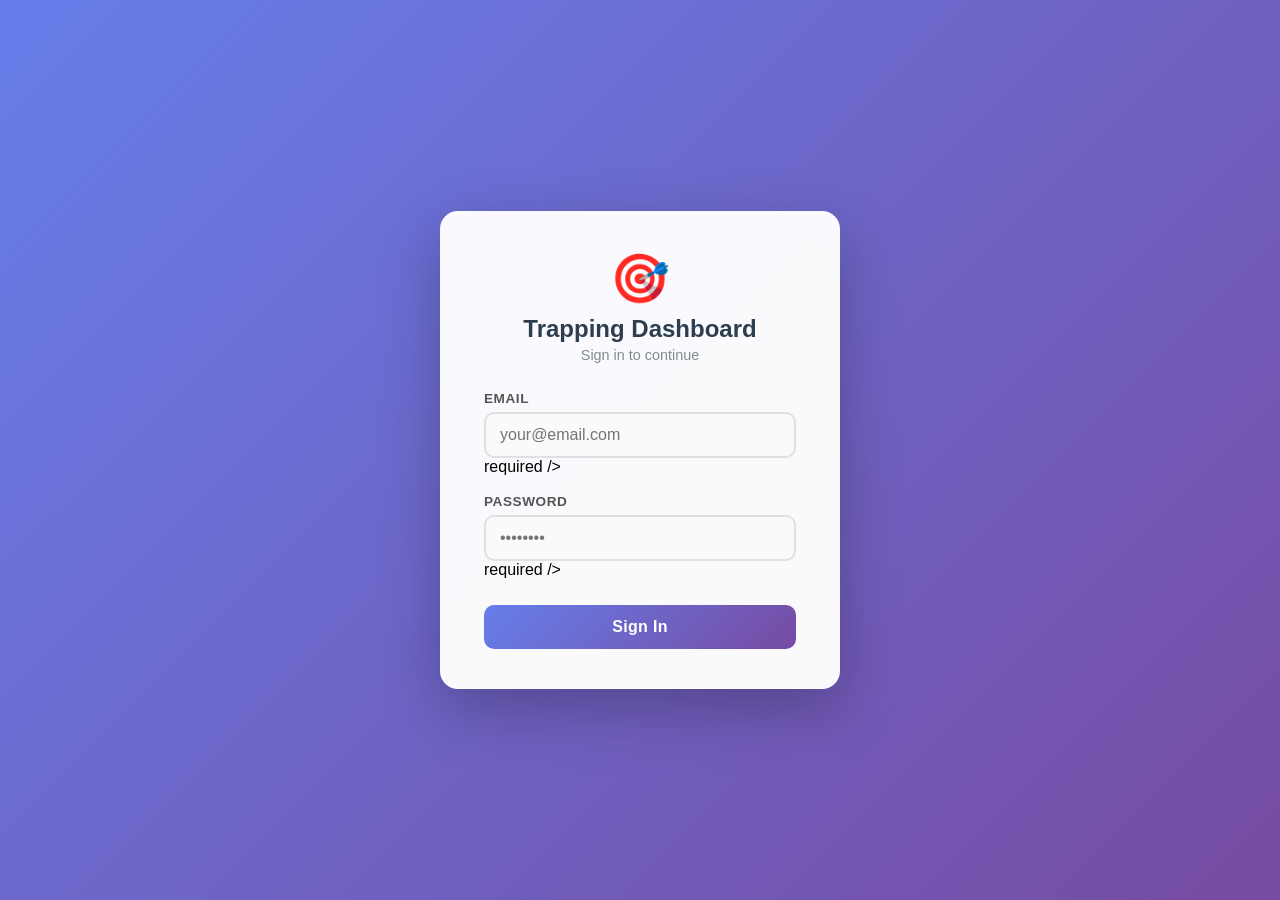
==== login.html @ 3d9ce916 "Add email/password authentication via Cloudflare Pages middleware - functions/_middleware.js: interc" ====
<!DOCTYPE html>
<!-- ============================================================
     login.html — The Sign-In Page
     ============================================================
     This is the first page a user sees if they aren't already
     logged in. The middleware (_middleware.js) redirects anyone
     without a valid session to this page.

     The page displays a simple, centred login card with:
       - The dashboard logo and title
       - An email input field
       - A password input field
       - A "Sign In" button
       - An error message area (hidden until there's an error)

     When the user clicks "Sign In", a small JavaScript block
     at the bottom of this page sends the credentials to the
     /api/login endpoint (login.js). If the server says "OK",
     the browser navigates to the dashboard. If not, an error
     message appears on the card.

     The ?next= query parameter: if the middleware redirected the
     user here from another page (e.g. they tried to visit /),
     the original path is passed as ?next=/. After a successful
     login, the script redirects to that path so the user ends
     up exactly where they intended to go.
     ============================================================ -->
<html lang="en">
<head>
  <!-- Standard character encoding declaration. UTF-8 supports
       all languages and special characters. Always include this. -->
  <meta charset="UTF-8" />

  <!-- Makes the page look correct on mobile devices by setting the
       viewport width to the device width and default zoom to 1x. -->
  <meta name="viewport" content="width=device-width, initial-scale=1.0"/>

  <title>Sign In — Phil's Traps Dashboard</title>

  <!-- A tiny SVG favicon (the icon shown in the browser tab).
       Instead of a separate .ico file, this uses a data: URL with
       an inline SVG that just displays the target emoji. -->
  <link rel="icon" href="data:image/svg+xml,<svg xmlns='http://www.w3.org/2000/svg' viewBox='0 0 100 100'><text y='.9em' font-size='90'>🎯</text></svg>">

  <!-- ============================================================
       Embedded CSS — styles for the login page only.
       We put the CSS here (rather than in styles.css) because this
       page is intentionally minimal and self-contained. Having the
       styles inline means one fewer network request to load.
       ============================================================ -->
  <style>
    /* Reset box model: every element's width/height includes its
       padding and border (not just the content). This prevents
       elements from accidentally overflowing their containers. */
    *, *::before, *::after { box-sizing: border-box; margin: 0; padding: 0; }

    /* The body takes up the full screen height and uses flexbox
       to centre the login card both horizontally and vertically.
       The purple-to-violet gradient background matches the main
       dashboard for a consistent look. */
    body {
      font-family: 'Segoe UI', Tahoma, Geneva, Verdana, sans-serif;
      background: linear-gradient(135deg, #667eea 0%, #764ba2 100%);
      min-height: 100vh;    /* Fill the whole screen vertically */
      display: flex;
      align-items: center;      /* Centre vertically */
      justify-content: center;  /* Centre horizontally */
      padding: 20px;            /* Small gap on very small screens */
    }

    /* The white card that contains the login form. max-width 400px
       keeps it from being too wide on large screens. The semi-transparent
       background and backdrop-filter give a frosted-glass effect. */
    .login-card {
      background: rgba(255, 255, 255, 0.97);
      border-radius: 18px;
      padding: 40px 44px;
      width: 100%;
      max-width: 400px;
      box-shadow: 0 20px 60px rgba(0, 0, 0, 0.25);  /* Deep shadow for depth */
      backdrop-filter: blur(10px);  /* Blurs the gradient behind the card */
    }

    /* The logo area at the top of the card — emoji icon + title + subtitle */
    .logo {
      text-align: center;
      margin-bottom: 28px;
    }

    /* The large emoji icon displayed above the title */
    .logo-icon {
      font-size: 3rem;
      display: block;      /* Makes the span take its own line */
      margin-bottom: 8px;
    }

    /* The main heading inside the logo area */
    .logo h1 {
      font-size: 1.5rem;
      color: #2c3e50;
      font-weight: 700;
      margin-bottom: 4px;
    }

    /* The smaller subtitle text below the heading */
    .logo p {
      color: #7f8c8d;  /* Grey — visually less important */
      font-size: 0.9rem;
    }

    /* Each label + input pair is wrapped in a .form-group for consistent spacing */
    .form-group {
      margin-bottom: 18px;
    }

    /* The text labels above each input field (EMAIL, PASSWORD) */
    label {
      display: block;           /* Takes its own line above the input */
      font-size: 0.85rem;
      font-weight: 600;
      color: #555;
      margin-bottom: 6px;
      text-transform: uppercase;   /* Makes labels all-caps */
      letter-spacing: 0.04em;      /* Slight spacing between letters for readability */
    }

    /* The text input fields for email and password */
    input {
      width: 100%;              /* Fill the full card width */
      padding: 12px 14px;
      border: 2px solid #e0e0e0;
      border-radius: 10px;
      font-size: 1rem;
      font-family: inherit;     /* Use the same font as the rest of the page */
      color: #2c3e50;
      transition: border-color 0.2s, box-shadow 0.2s;  /* Smooth focus animation */
      background: #fafafa;      /* Very light grey background */
    }

    /* When the user clicks into an input field, highlight it with
       a blue border and a soft glow ring to show it is active */
    input:focus {
      outline: none;            /* Remove default browser outline */
      border-color: #667eea;    /* Purple highlight matching the page background */
      box-shadow: 0 0 0 3px rgba(102, 126, 234, 0.15);  /* Soft glow around the field */
      background: #fff;         /* Switch to pure white when focused */
    }

    /* The main "Sign In" submit button — takes the full card width */
    .btn-login {
      width: 100%;
      padding: 13px;
      background: linear-gradient(135deg, #667eea 0%, #764ba2 100%);  /* Matches page bg */
      color: #fff;
      border: none;
      border-radius: 10px;
      font-size: 1rem;
      font-weight: 700;
      font-family: inherit;
      cursor: pointer;
      margin-top: 8px;
      transition: opacity 0.2s, transform 0.1s;
      letter-spacing: 0.02em;
    }

    /* Slight transparency on hover — gives a pressed/clickable feel */
    .btn-login:hover  { opacity: 0.92; }

    /* Slightly shrinks the button while it's being clicked */
    .btn-login:active { transform: scale(0.98); }

    /* When the button is disabled (while sign-in is in progress),
       make it look greyed out and prevent clicking */
    .btn-login:disabled {
      opacity: 0.6;
      cursor: not-allowed;
      transform: none;  /* Don't animate a disabled button */
    }

    /* The error message box that appears below the button when login fails.
       It is hidden by default using display: none. */
    .error-msg {
      display: none;        /* Hidden until .visible class is added by JavaScript */
      margin-top: 16px;
      padding: 11px 14px;
      background: #fdecea;  /* Light red background */
      border: 1px solid #f5c6c2;
      border-radius: 8px;
      color: #c0392b;       /* Dark red text */
      font-size: 0.9rem;
      text-align: center;
    }

    /* JavaScript adds this class to make the error visible */
    .error-msg.visible { display: block; }
  </style>
</head>
<body>
  <!-- ============================================================
       The login card — the only visible element on the page.
       It is centred by the flexbox styles on <body>.
       ============================================================ -->
  <div class="login-card">

    <!-- Logo area: emoji icon, title, and subtitle -->
    <div class="logo">
      <span class="logo-icon">🎯</span>
      <h1>Trapping Dashboard</h1>
      <p>Sign in to continue</p>
    </div>

    <!-- The login form.
         novalidate disables the browser's built-in HTML5 validation
         so our JavaScript can handle validation and show nicer
         error messages instead. -->
    <form id="loginForm" novalidate>

      <!-- Email input group -->
      <div class="form-group">
        <label for="email">Email</label>
        <input
          type="email"
          id="email"
          name="email"
          placeholder="your@email.com"
          autocomplete="email"   <!-- Lets the browser auto-fill saved email addresses -->
          required
        />
      </div>

      <!-- Password input group.
           type="password" makes the browser display dots instead of
           the actual characters the user types. -->
      <div class="form-group">
        <label for="password">Password</label>
        <input
          type="password"
          id="password"
          name="password"
          placeholder="••••••••"
          autocomplete="current-password"  <!-- Lets the browser auto-fill saved passwords -->
          required
        />
      </div>

      <!-- The submit button. JavaScript disables it and changes its
           text to "Signing in…" while the login request is in flight,
           to prevent double-submissions. -->
      <button type="submit" class="btn-login" id="submitBtn">Sign In</button>

      <!-- Error message area. Hidden by default. JavaScript shows it
           by adding the "visible" class when login fails. -->
      <div class="error-msg" id="errorMsg"></div>
    </form>
  </div>

  <!-- ============================================================
       Login Form JavaScript
       This script runs in the browser and handles the form submit
       event. It sends the credentials to the server using fetch()
       (a modern browser API for making HTTP requests without
       reloading the page), then reacts to the server's response.
       ============================================================ -->
  <script>
    // -- Subsection: Get references to DOM elements --
    // We store references to the form, button, and error div so we
    // can interact with them throughout the script without searching
    // the DOM repeatedly.
    const form      = document.getElementById('loginForm');
    const submitBtn = document.getElementById('submitBtn');
    const errorMsg  = document.getElementById('errorMsg');

    // -- Subsection: Read the ?next= redirect destination --
    // If the middleware redirected the user here from another page,
    // it added ?next=/that/page to the URL. We read it so we can
    // send the user back there after a successful login.
    // If there's no ?next= parameter, default to '/' (the homepage/dashboard).
    const params   = new URLSearchParams(window.location.search);
    const nextPath = params.get('next') || '/';

    // -- Subsection: Error display helper functions --

    // showError puts a message into the error box and makes it visible.
    function showError(msg) {
      errorMsg.textContent = msg;          // Set the text content of the error div
      errorMsg.classList.add('visible');   // Add the CSS class that makes it display: block
    }

    // clearError hides the error box (removes the 'visible' class).
    function clearError() {
      errorMsg.classList.remove('visible');
    }

    // -- Subsection: Form submit handler --
    // We listen for the 'submit' event on the form. This fires when
    // the user clicks "Sign In" or presses Enter in an input field.
    form.addEventListener('submit', async (e) => {
      // e.preventDefault() stops the browser from doing its default
      // behaviour (which would reload the page). We handle the
      // submission ourselves using fetch() below.
      e.preventDefault();
      clearError();  // Hide any previous error message

      // Read the current values from the input fields.
      const email    = document.getElementById('email').value.trim();
      const password = document.getElementById('password').value;
      // .trim() removes accidental leading/trailing spaces from the email.
      // We intentionally do NOT trim the password in case spaces are intentional.

      // Basic client-side validation — make sure both fields are filled in.
      if (!email || !password) {
        showError('Please enter your email and password.');
        return; // Stop here — don't send the request
      }

      // -- Disable the button to prevent double-submissions --
      // While we wait for the server to respond, we don't want the
      // user to click "Sign In" again and send duplicate requests.
      submitBtn.disabled    = true;
      submitBtn.textContent = 'Signing in…';

      try {
        // -- Send the credentials to /api/login --
        // fetch() makes an HTTP request and returns a Promise — a value
        // that will resolve in the future. The 'await' keyword pauses
        // execution here until the response arrives.
        const res = await fetch('/api/login', {
          method:  'POST',                             // Use POST (not GET) to send data
          headers: { 'Content-Type': 'application/json' },  // Tell the server it's JSON
          body:    JSON.stringify({ email, password }), // Convert the object to a JSON string
        });

        // Parse the response body as JSON. The server sends
        // { ok: true } on success or { error: "message" } on failure.
        const data = await res.json();

        if (res.ok && data.ok) {
          // -- Success — navigate to the originally requested page --
          // The server has already set the session cookie. Now we
          // just redirect the browser. nextPath was read from ?next= above.
          window.location.href = nextPath;
        } else {
          // -- Login failed — show the error and re-enable the button --
          showError(data.error || 'Sign in failed. Please try again.');
          submitBtn.disabled    = false;
          submitBtn.textContent = 'Sign In';
        }
      } catch {
        // -- Network error (e.g. no internet connection) --
        // The fetch() call itself failed — we never even reached the server.
        showError('Network error. Please check your connection and try again.');
        submitBtn.disabled    = false;
        submitBtn.textContent = 'Sign In';
      }
    });
  </script>
</body>
</html>
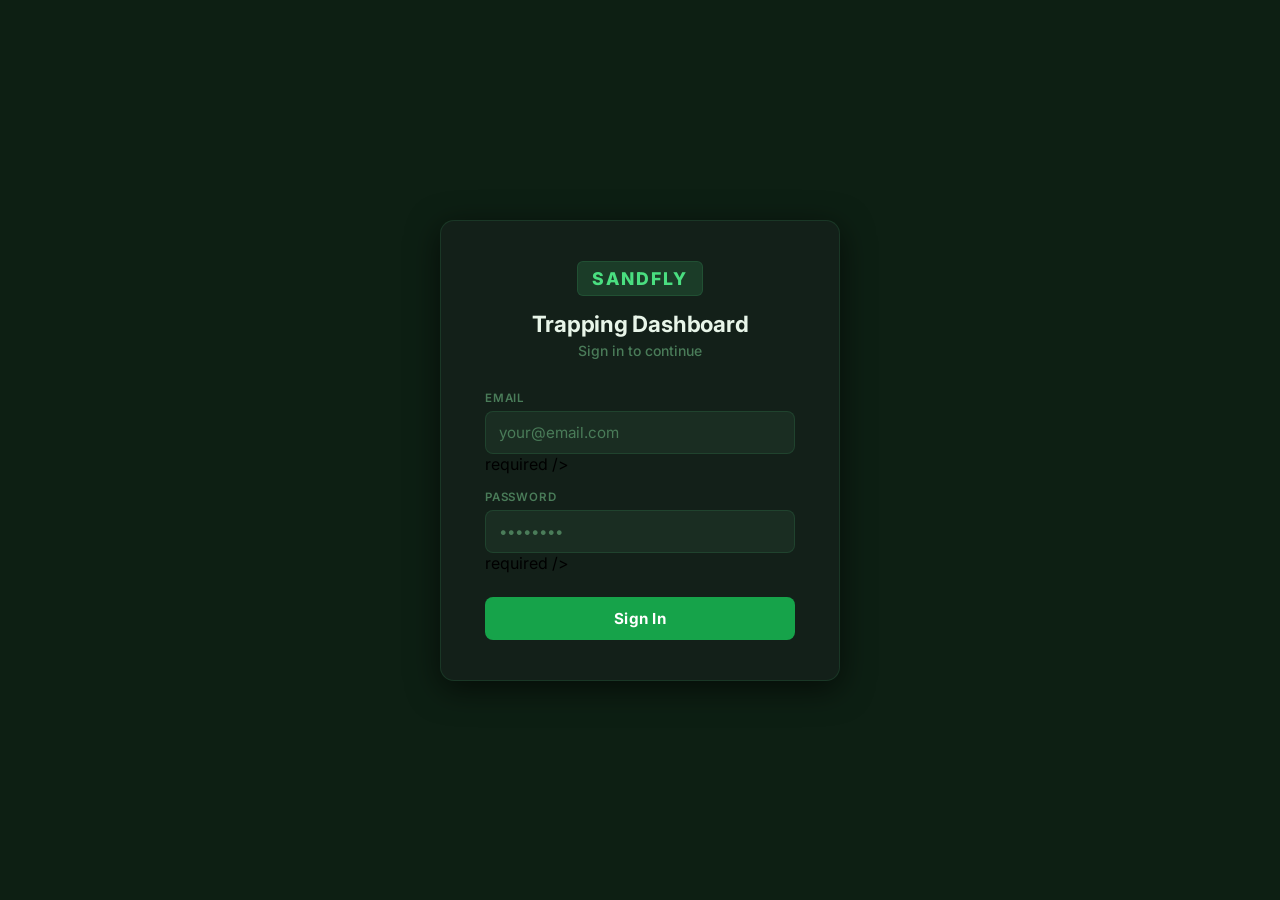
==== commit 637efb87: "Visual redesign: Dark Canopy theme + CSP Google Fonts fix - Full CSS rewrite: dark forest green pale" ====
--- a/login.html
+++ b/login.html
@@ -42,156 +42,157 @@
        an inline SVG that just displays the target emoji. -->
   <link rel="icon" href="data:image/svg+xml,<svg xmlns='http://www.w3.org/2000/svg' viewBox='0 0 100 100'><text y='.9em' font-size='90'>🎯</text></svg>">
 
-  <!-- ============================================================
-       Embedded CSS — styles for the login page only.
-       We put the CSS here (rather than in styles.css) because this
-       page is intentionally minimal and self-contained. Having the
-       styles inline means one fewer network request to load.
-       ============================================================ -->
+  <!-- Google Fonts: Inter -->
+  <link rel="preconnect" href="https://fonts.googleapis.com">
+  <link rel="preconnect" href="https://fonts.gstatic.com" crossorigin>
+  <link href="https://fonts.googleapis.com/css2?family=Inter:wght@400;500;600;700;800&display=swap" rel="stylesheet">
+
   <style>
-    /* Reset box model: every element's width/height includes its
-       padding and border (not just the content). This prevents
-       elements from accidentally overflowing their containers. */
     *, *::before, *::after { box-sizing: border-box; margin: 0; padding: 0; }
 
-    /* The body takes up the full screen height and uses flexbox
-       to centre the login card both horizontally and vertically.
-       The purple-to-violet gradient background matches the main
-       dashboard for a consistent look. */
+    :root {
+      --bg:           #0d1f13;
+      --surface:      #132019;
+      --surface-2:    #1a2d22;
+      --border:       rgba(74, 222, 128, 0.12);
+      --border-hover: rgba(74, 222, 128, 0.28);
+      --accent:       #4ade80;
+      --accent-dim:   #16a34a;
+      --accent-glow:  rgba(74, 222, 128, 0.15);
+      --text-primary:   #e8f5e9;
+      --text-secondary: #81c784;
+      --text-muted:     #4a7c59;
+      --danger:  #f87171;
+      --shadow-lg: 0 8px 32px rgba(0,0,0,0.6);
+    }
+
     body {
-      font-family: 'Segoe UI', Tahoma, Geneva, Verdana, sans-serif;
-      background: linear-gradient(135deg, #667eea 0%, #764ba2 100%);
-      min-height: 100vh;    /* Fill the whole screen vertically */
+      font-family: 'Inter', system-ui, sans-serif;
+      background: var(--bg);
+      min-height: 100vh;
       display: flex;
-      align-items: center;      /* Centre vertically */
-      justify-content: center;  /* Centre horizontally */
-      padding: 20px;            /* Small gap on very small screens */
-    }
-
-    /* The white card that contains the login form. max-width 400px
-       keeps it from being too wide on large screens. The semi-transparent
-       background and backdrop-filter give a frosted-glass effect. */
+      align-items: center;
+      justify-content: center;
+      padding: 20px;
+      -webkit-font-smoothing: antialiased;
+    }
+
     .login-card {
-      background: rgba(255, 255, 255, 0.97);
-      border-radius: 18px;
+      background: var(--surface);
+      border: 1px solid var(--border);
+      border-radius: 14px;
       padding: 40px 44px;
       width: 100%;
       max-width: 400px;
-      box-shadow: 0 20px 60px rgba(0, 0, 0, 0.25);  /* Deep shadow for depth */
-      backdrop-filter: blur(10px);  /* Blurs the gradient behind the card */
-    }
-
-    /* The logo area at the top of the card — emoji icon + title + subtitle */
+      box-shadow: var(--shadow-lg);
+    }
+
     .logo {
       text-align: center;
-      margin-bottom: 28px;
-    }
-
-    /* The large emoji icon displayed above the title */
-    .logo-icon {
-      font-size: 3rem;
-      display: block;      /* Makes the span take its own line */
-      margin-bottom: 8px;
-    }
-
-    /* The main heading inside the logo area */
+      margin-bottom: 32px;
+    }
+
+    .logo-wordmark {
+      display: inline-block;
+      font-size: 1.1rem;
+      font-weight: 800;
+      letter-spacing: 0.12em;
+      text-transform: uppercase;
+      color: var(--accent);
+      background: var(--accent-glow);
+      border: 1px solid var(--border);
+      padding: 6px 14px;
+      border-radius: 6px;
+      margin-bottom: 14px;
+    }
+
     .logo h1 {
-      font-size: 1.5rem;
-      color: #2c3e50;
+      font-size: 1.4rem;
+      color: var(--text-primary);
       font-weight: 700;
-      margin-bottom: 4px;
-    }
-
-    /* The smaller subtitle text below the heading */
+      margin-bottom: 5px;
+      letter-spacing: -0.01em;
+    }
+
     .logo p {
-      color: #7f8c8d;  /* Grey — visually less important */
-      font-size: 0.9rem;
-    }
-
-    /* Each label + input pair is wrapped in a .form-group for consistent spacing */
+      color: var(--text-muted);
+      font-size: 0.875rem;
+      font-weight: 500;
+    }
+
     .form-group {
-      margin-bottom: 18px;
-    }
-
-    /* The text labels above each input field (EMAIL, PASSWORD) */
+      margin-bottom: 16px;
+    }
+
     label {
-      display: block;           /* Takes its own line above the input */
-      font-size: 0.85rem;
+      display: block;
+      font-size: 0.72rem;
       font-weight: 600;
-      color: #555;
+      color: var(--text-muted);
       margin-bottom: 6px;
-      text-transform: uppercase;   /* Makes labels all-caps */
-      letter-spacing: 0.04em;      /* Slight spacing between letters for readability */
-    }
-
-    /* The text input fields for email and password */
+      text-transform: uppercase;
+      letter-spacing: 0.07em;
+    }
+
     input {
-      width: 100%;              /* Fill the full card width */
-      padding: 12px 14px;
-      border: 2px solid #e0e0e0;
-      border-radius: 10px;
-      font-size: 1rem;
-      font-family: inherit;     /* Use the same font as the rest of the page */
-      color: #2c3e50;
-      transition: border-color 0.2s, box-shadow 0.2s;  /* Smooth focus animation */
-      background: #fafafa;      /* Very light grey background */
-    }
-
-    /* When the user clicks into an input field, highlight it with
-       a blue border and a soft glow ring to show it is active */
+      width: 100%;
+      padding: 11px 13px;
+      border: 1px solid var(--border);
+      border-radius: 8px;
+      font-size: 0.95rem;
+      font-family: inherit;
+      color: var(--text-primary);
+      background: var(--surface-2);
+      transition: border-color 0.15s, box-shadow 0.15s;
+    }
+
+    input::placeholder {
+      color: var(--text-muted);
+    }
+
     input:focus {
-      outline: none;            /* Remove default browser outline */
-      border-color: #667eea;    /* Purple highlight matching the page background */
-      box-shadow: 0 0 0 3px rgba(102, 126, 234, 0.15);  /* Soft glow around the field */
-      background: #fff;         /* Switch to pure white when focused */
-    }
-
-    /* The main "Sign In" submit button — takes the full card width */
+      outline: none;
+      border-color: var(--accent);
+      box-shadow: 0 0 0 3px var(--accent-glow);
+    }
+
     .btn-login {
       width: 100%;
-      padding: 13px;
-      background: linear-gradient(135deg, #667eea 0%, #764ba2 100%);  /* Matches page bg */
+      padding: 12px;
+      background: var(--accent-dim);
       color: #fff;
       border: none;
-      border-radius: 10px;
-      font-size: 1rem;
+      border-radius: 8px;
+      font-size: 0.95rem;
       font-weight: 700;
       font-family: inherit;
       cursor: pointer;
       margin-top: 8px;
-      transition: opacity 0.2s, transform 0.1s;
       letter-spacing: 0.02em;
-    }
-
-    /* Slight transparency on hover — gives a pressed/clickable feel */
-    .btn-login:hover  { opacity: 0.92; }
-
-    /* Slightly shrinks the button while it's being clicked */
+      transition: background 0.15s, transform 0.1s;
+    }
+
+    .btn-login:hover  { background: #15803d; }
     .btn-login:active { transform: scale(0.98); }
 
-    /* When the button is disabled (while sign-in is in progress),
-       make it look greyed out and prevent clicking */
     .btn-login:disabled {
-      opacity: 0.6;
+      opacity: 0.5;
       cursor: not-allowed;
-      transform: none;  /* Don't animate a disabled button */
-    }
-
-    /* The error message box that appears below the button when login fails.
-       It is hidden by default using display: none. */
+      transform: none;
+    }
+
     .error-msg {
-      display: none;        /* Hidden until .visible class is added by JavaScript */
-      margin-top: 16px;
-      padding: 11px 14px;
-      background: #fdecea;  /* Light red background */
-      border: 1px solid #f5c6c2;
-      border-radius: 8px;
-      color: #c0392b;       /* Dark red text */
-      font-size: 0.9rem;
+      display: none;
+      margin-top: 14px;
+      padding: 10px 13px;
+      background: rgba(248, 113, 113, 0.1);
+      border: 1px solid rgba(248, 113, 113, 0.3);
+      border-radius: 7px;
+      color: var(--danger);
+      font-size: 0.875rem;
       text-align: center;
     }
 
-    /* JavaScript adds this class to make the error visible */
     .error-msg.visible { display: block; }
   </style>
 </head>
@@ -204,7 +205,7 @@
 
     <!-- Logo area: emoji icon, title, and subtitle -->
     <div class="logo">
-      <span class="logo-icon">🎯</span>
+      <span class="logo-wordmark">Sandfly</span>
       <h1>Trapping Dashboard</h1>
       <p>Sign in to continue</p>
     </div>
@@ -261,98 +262,6 @@
        (a modern browser API for making HTTP requests without
        reloading the page), then reacts to the server's response.
        ============================================================ -->
-  <script>
-    // -- Subsection: Get references to DOM elements --
-    // We store references to the form, button, and error div so we
-    // can interact with them throughout the script without searching
-    // the DOM repeatedly.
-    const form      = document.getElementById('loginForm');
-    const submitBtn = document.getElementById('submitBtn');
-    const errorMsg  = document.getElementById('errorMsg');
-
-    // -- Subsection: Read the ?next= redirect destination --
-    // If the middleware redirected the user here from another page,
-    // it added ?next=/that/page to the URL. We read it so we can
-    // send the user back there after a successful login.
-    // If there's no ?next= parameter, default to '/' (the homepage/dashboard).
-    const params   = new URLSearchParams(window.location.search);
-    const nextPath = params.get('next') || '/';
-
-    // -- Subsection: Error display helper functions --
-
-    // showError puts a message into the error box and makes it visible.
-    function showError(msg) {
-      errorMsg.textContent = msg;          // Set the text content of the error div
-      errorMsg.classList.add('visible');   // Add the CSS class that makes it display: block
-    }
-
-    // clearError hides the error box (removes the 'visible' class).
-    function clearError() {
-      errorMsg.classList.remove('visible');
-    }
-
-    // -- Subsection: Form submit handler --
-    // We listen for the 'submit' event on the form. This fires when
-    // the user clicks "Sign In" or presses Enter in an input field.
-    form.addEventListener('submit', async (e) => {
-      // e.preventDefault() stops the browser from doing its default
-      // behaviour (which would reload the page). We handle the
-      // submission ourselves using fetch() below.
-      e.preventDefault();
-      clearError();  // Hide any previous error message
-
-      // Read the current values from the input fields.
-      const email    = document.getElementById('email').value.trim();
-      const password = document.getElementById('password').value;
-      // .trim() removes accidental leading/trailing spaces from the email.
-      // We intentionally do NOT trim the password in case spaces are intentional.
-
-      // Basic client-side validation — make sure both fields are filled in.
-      if (!email || !password) {
-        showError('Please enter your email and password.');
-        return; // Stop here — don't send the request
-      }
-
-      // -- Disable the button to prevent double-submissions --
-      // While we wait for the server to respond, we don't want the
-      // user to click "Sign In" again and send duplicate requests.
-      submitBtn.disabled    = true;
-      submitBtn.textContent = 'Signing in…';
-
-      try {
-        // -- Send the credentials to /api/login --
-        // fetch() makes an HTTP request and returns a Promise — a value
-        // that will resolve in the future. The 'await' keyword pauses
-        // execution here until the response arrives.
-        const res = await fetch('/api/login', {
-          method:  'POST',                             // Use POST (not GET) to send data
-          headers: { 'Content-Type': 'application/json' },  // Tell the server it's JSON
-          body:    JSON.stringify({ email, password }), // Convert the object to a JSON string
-        });
-
-        // Parse the response body as JSON. The server sends
-        // { ok: true } on success or { error: "message" } on failure.
-        const data = await res.json();
-
-        if (res.ok && data.ok) {
-          // -- Success — navigate to the originally requested page --
-          // The server has already set the session cookie. Now we
-          // just redirect the browser. nextPath was read from ?next= above.
-          window.location.href = nextPath;
-        } else {
-          // -- Login failed — show the error and re-enable the button --
-          showError(data.error || 'Sign in failed. Please try again.');
-          submitBtn.disabled    = false;
-          submitBtn.textContent = 'Sign In';
-        }
-      } catch {
-        // -- Network error (e.g. no internet connection) --
-        // The fetch() call itself failed — we never even reached the server.
-        showError('Network error. Please check your connection and try again.');
-        submitBtn.disabled    = false;
-        submitBtn.textContent = 'Sign In';
-      }
-    });
-  </script>
+  <script src="login.js"></script>
 </body>
 </html>
